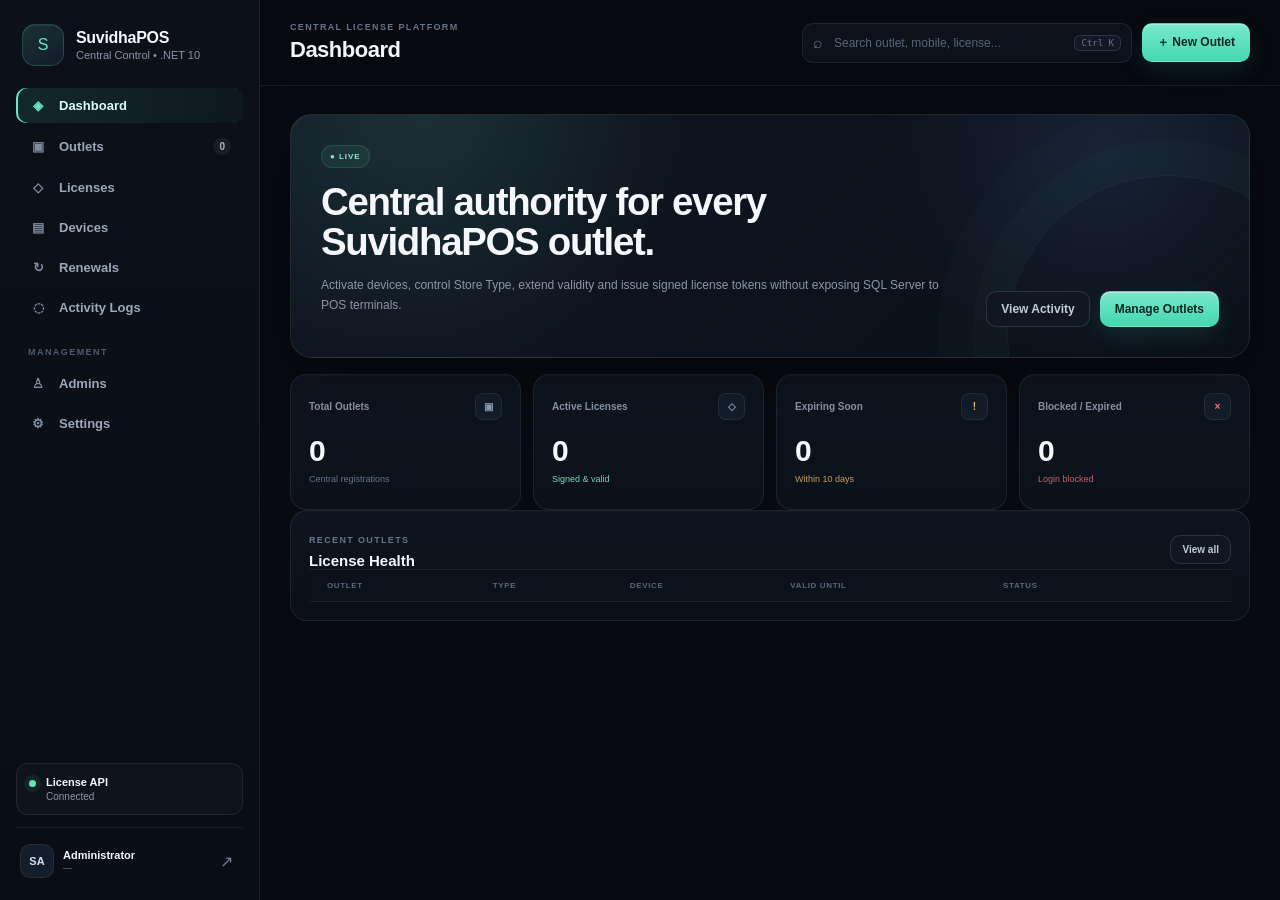
==== src/SuvidhaPremium/wwwroot/index.html @ cf2cc6c7 "Fix manual calendar CI runtime validation" ====
<!doctype html><html lang="en"><head><meta charset="utf-8"><meta name="viewport" content="width=device-width,initial-scale=1"><meta name="theme-color" content="#090d14"><title>SuvidhaPremium</title><link rel="icon" href="assets/favicon.svg"><link rel="stylesheet" href="assets/css/styles.css?v=27"></head><body>
<div class="app-shell"><aside class="sidebar" id="sidebar"><div class="brand"><div class="brand-mark">S</div><div><div class="brand-title">SuvidhaPOS</div><div class="brand-subtitle">Central Control • .NET 10</div></div></div><nav class="nav-menu">
<button class="nav-item active" data-view="dashboard"><span class="nav-icon">◈</span><span>Dashboard</span></button><button class="nav-item" data-view="outlets"><span class="nav-icon">▣</span><span>Outlets</span><span class="nav-badge" id="outletBadge">0</span></button><button class="nav-item" data-view="licenses"><span class="nav-icon">◇</span><span>Licenses</span></button><button class="nav-item" data-view="devices"><span class="nav-icon">▤</span><span>Devices</span></button><button class="nav-item" data-view="renewals"><span class="nav-icon">↻</span><span>Renewals</span></button><button class="nav-item" data-view="activity"><span class="nav-icon">◌</span><span>Activity Logs</span></button></nav><div class="sidebar-section-label">MANAGEMENT</div><nav class="nav-menu compact"><button class="nav-item" data-view="admins"><span class="nav-icon">♙</span><span>Admins</span></button><button class="nav-item" data-view="settings"><span class="nav-icon">⚙</span><span>Settings</span></button></nav><div class="sidebar-card"><div class="pulse-dot"></div><div><strong>License API</strong><span id="apiStatus">Connected</span></div></div><div class="sidebar-footer"><div class="user-avatar" id="userAvatar">SA</div><div class="user-meta"><strong id="userName">Administrator</strong><span id="userEmail">—</span></div><button class="ghost-icon" title="Sign out" id="logoutBtn">↗</button></div></aside>
<main class="main-area"><header class="topbar"><div class="topbar-left"><button class="mobile-menu" id="mobileMenu">☰</button><div><div class="eyebrow">CENTRAL LICENSE PLATFORM</div><h1 id="pageTitle">Dashboard</h1></div></div><div class="topbar-actions"><div class="search-box"><span>⌕</span><input id="globalSearch" placeholder="Search outlet, mobile, license..."><kbd>Ctrl K</kbd></div><button class="primary-btn" id="newOutletBtn"><span>＋</span> New Outlet</button></div></header>
<section class="content-view active" id="view-dashboard"><div class="hero-strip"><div><span class="status-chip success">● LIVE</span><h2>Central authority for every SuvidhaPOS outlet.</h2><p>Activate devices, control Store Type, extend validity and issue signed license tokens without exposing SQL Server to POS terminals.</p></div><div class="hero-actions"><button class="secondary-btn" data-view-jump="activity">View Activity</button><button class="primary-btn" data-view-jump="outlets">Manage Outlets</button></div></div><div class="metrics-grid"><article class="metric-card"><div class="metric-head"><span>Total Outlets</span><span class="metric-icon">▣</span></div><div class="metric-value" id="mTotal">0</div><div class="metric-foot"><span>Central registrations</span></div></article><article class="metric-card"><div class="metric-head"><span>Active Licenses</span><span class="metric-icon">◇</span></div><div class="metric-value" id="mActive">0</div><div class="metric-foot positive">Signed & valid</div></article><article class="metric-card"><div class="metric-head"><span>Expiring Soon</span><span class="metric-icon warning">!</span></div><div class="metric-value" id="mSoon">0</div><div class="metric-foot warning-text">Within 10 days</div></article><article class="metric-card"><div class="metric-head"><span>Blocked / Expired</span><span class="metric-icon danger">×</span></div><div class="metric-value" id="mBad">0</div><div class="metric-foot danger-text">Login blocked</div></article></div><section class="panel"><div class="panel-header"><div><span class="panel-kicker">RECENT OUTLETS</span><h3>License Health</h3></div><button class="secondary-btn small" data-view-jump="outlets">View all</button></div><div class="table-wrap"><table><thead><tr><th>Outlet</th><th>Type</th><th>Device</th><th>Valid Until</th><th>Status</th><th></th></tr></thead><tbody id="dashboardTable"></tbody></table></div></section></section>
<section class="content-view" id="view-outlets"><div class="section-toolbar"><div><span class="status-chip neutral">CENTRAL DIRECTORY</span><h2>Outlets</h2><p>Create, edit, block and reset activation from one place.</p></div><button class="primary-btn" id="newOutletBtn2">＋ New Outlet</button></div><section class="panel"><div class="table-toolbar"><input id="outletSearch" class="input-control table-search" placeholder="Search outlets..."><select id="statusFilter" class="select-control"><option value="all">All status</option><option>Active</option><option>Expiring</option><option>Grace</option><option>Expired</option><option>Blocked</option></select></div><div class="table-wrap"><table><thead><tr><th>Outlet</th><th>Contact</th><th>Store Type</th><th>License</th><th>Valid Until</th><th>Status</th><th>Actions</th></tr></thead><tbody id="outletTable"></tbody></table></div></section></section>
<section class="content-view" id="view-licenses"><div class="section-toolbar"><div><span class="status-chip neutral">SIGNED AUTHORITY</span><h2>Licenses</h2><p>Validity and Store Type shown here are central-authoritative values.</p></div></div><section class="panel"><div class="table-wrap"><table><thead><tr><th>License</th><th>Outlet</th><th>Type</th><th>Version</th><th>Valid Until</th><th>Status</th></tr></thead><tbody id="licenseTable"></tbody></table></div></section></section>
<section class="content-view" id="view-devices"><div class="section-toolbar"><div><span class="status-chip neutral">DEVICE BINDING</span><h2>Devices</h2><p>One active device binding per outlet. Block or unbind centrally.</p></div></div><div class="device-grid" id="deviceGrid"></div></section>
<section class="content-view" id="view-renewals"><div class="section-toolbar"><div><span class="status-chip neutral">RENEWAL CENTER</span><h2>Extend Validity</h2><p>Renewal increments token version and becomes effective on next license sync.</p></div></div><div class="renew-layout"><section class="panel renew-form"><div class="form-group"><label>Outlet</label><select id="renewOutlet" class="input-control"></select></div><div class="period-picker"><button class="period-btn active" data-days="30">30 days</button><button class="period-btn" data-days="90">90 days</button><button class="period-btn" data-days="180">180 days</button><button class="period-btn" data-days="365">1 year</button><button class="period-btn" data-days="manual">📅 Manual Date</button></div><div class="form-group" id="manualValidityWrap" style="display:none;margin-top:14px"><label>Valid Until Date</label><input id="manualValidityDate" type="date" class="input-control"><small style="display:block;margin-top:7px;color:#8292a6">Select the exact expiry date. It must be after the current validity date.</small></div><button class="primary-btn full-width large-btn" id="renewNowBtn">Renew License</button></section><section class="panel preview-panel"><span class="panel-kicker">RENEWAL PREVIEW</span><div class="token-card"><div class="token-top"><div class="brand-mark tiny">◇</div><span>SUVIDHAPOS LICENSE</span></div><div class="token-row"><span>Outlet</span><strong id="previewOutlet">—</strong></div><div class="token-row"><span>Validity</span><strong id="previewValidity">+ 30 days</strong></div><div class="token-row"><span>Signature</span><strong class="signature">RSA • PS256</strong></div><div class="token-hash">Private key stays on IIS server</div></div></section></div></section>
<section class="content-view" id="view-activity"><div class="section-toolbar"><div><span class="status-chip neutral">AUDIT TRAIL</span><h2>Activity Logs</h2><p>Security-sensitive actions with actor and timestamp.</p></div></div><section class="panel"><div class="timeline" id="activityTimeline"></div></section></section>
<section class="content-view" id="view-admins"><div class="section-toolbar"><div><span class="status-chip neutral">ACCESS CONTROL</span><h2>Administrators</h2><p>Authorized central portal users.</p></div><button class="primary-btn" id="addAdminBtn">＋ Add Admin</button></div><div class="admin-grid" id="adminGrid"></div></section>
<section class="content-view" id="view-settings"><div class="section-toolbar"><div><span class="status-chip neutral">PLATFORM</span><h2>Security Settings</h2><p>Server-controlled license architecture.</p></div></div><div class="settings-grid"><section class="panel setting-card"><div><span class="panel-kicker">DIGITAL SIGNING</span><h3>RSA-3072 / PS256</h3><p>Private key remains in IIS App_Data. POS gets only public key.</p></div><span class="status-pill active">Enabled</span></section><section class="panel setting-card"><div><span class="panel-kicker">OFFLINE MODE</span><h3>Signed Expiry</h3><p>POS may remain offline until the exact signed expiry date.</p></div><span class="status-pill active">Token based</span></section><section class="panel setting-card"><div><span class="panel-kicker">NETWORK</span><h3>HTTPS API</h3><p>POS → HTTPS IIS API → SQL Server. No direct internet SQL access.</p></div><span class="status-pill active">Required</span></section></div></section>
</main></div>
<div class="modal-backdrop" id="outletModal"><div class="modal"><div class="modal-header"><div><span class="panel-kicker">NEW REGISTRATION</span><h3>Create Outlet</h3></div><button class="close-btn" id="closeModal">×</button></div><div class="modal-body"><div class="form-grid"><div class="form-group span-2"><label>Outlet Name</label><input id="mOutletName" class="input-control" placeholder="e.g. City Care Pharmacy"></div><div class="form-group"><label>Owner Mobile</label><input id="mMobile" class="input-control"></div><div class="form-group"><label>GST Number</label><input id="mGst" class="input-control"></div><div class="form-group"><label>Store Type</label><select id="mStoreType" class="input-control"></select></div><div class="form-group"><label>Initial Validity</label><select id="mValidity" class="input-control"><option value="30">30 Days</option><option value="90">90 Days</option><option value="180">180 Days</option><option value="365">1 Year</option></select></div><div class="form-group span-2"><label>Address</label><textarea id="mAddress" class="input-control textarea"></textarea></div></div><div class="security-note"><span>✦</span><div><strong>Central authority</strong><p>Store Type and Validity are issued in a server-signed token and cannot be overridden by local POS SQL.</p></div></div></div><div class="modal-footer"><button class="secondary-btn" id="cancelModal">Cancel</button><button class="primary-btn" id="createOutletAction">Create & Issue Activation</button></div></div></div>
<div class="modal-backdrop" id="codeModal"><div class="modal"><div class="modal-header"><div><span class="panel-kicker">SAVE NOW</span><h3>Outlet Activation</h3></div><button class="close-btn" id="closeCodeModal">×</button></div><div class="modal-body"><div class="security-note"><span>🔐</span><div><strong>Activation code is shown only once</strong><p>Give these values to the POS operator. Database stores only the activation-code hash.</p></div></div><div class="token-card"><div class="token-row"><span>Outlet Code</span><strong id="createdOutletCode">—</strong></div><div class="token-row"><span>Activation Code</span><strong id="createdActivationCode" class="signature">—</strong></div></div></div><div class="modal-footer"><button class="primary-btn" id="copyActivation">Copy details</button></div></div></div>

<div class="modal-backdrop" id="editOutletModal"><div class="modal"><div class="modal-header"><div><span class="panel-kicker">CENTRAL EDIT</span><h3>Edit Outlet</h3></div><button class="close-btn" id="closeEditModal">×</button></div><div class="modal-body"><input type="hidden" id="eOutletId"><div class="form-grid"><div class="form-group span-2"><label>Outlet Name</label><input id="eOutletName" class="input-control"></div><div class="form-group"><label>Owner Mobile</label><input id="eMobile" class="input-control"></div><div class="form-group"><label>GST Number</label><input id="eGst" class="input-control"></div><div class="form-group"><label>Store Type</label><select id="eStoreType" class="input-control"></select></div><div class="form-group span-2"><label>Address</label><textarea id="eAddress" class="input-control textarea"></textarea></div></div><div class="security-note"><span>✦</span><div><strong>Store Type is license-authoritative</strong><p>Changing Store Type increments license token version. POS receives the new value on the next successful CHECK LICENSE sync.</p></div></div></div><div class="modal-footer"><button class="secondary-btn" id="cancelEditModal">Cancel</button><button class="primary-btn" id="saveEditOutlet">Save Changes</button></div></div></div>
<div class="modal-backdrop" id="adminModal"><div class="modal"><div class="modal-header"><div><span class="panel-kicker">ACCESS CONTROL</span><h3>Add Administrator</h3></div><button class="close-btn" id="closeAdminModal">×</button></div><div class="modal-body"><div class="form-grid"><div class="form-group span-2"><label>Full Name</label><input id="aName" class="input-control"></div><div class="form-group span-2"><label>Email</label><input id="aEmail" type="email" class="input-control"></div><div class="form-group"><label>Role</label><select id="aRole" class="input-control"><option>Admin</option><option>SuperAdmin</option><option>RenewalManager</option><option>Auditor</option></select></div><div class="form-group"><label>Temporary Password</label><input id="aPassword" type="password" minlength="10" class="input-control" placeholder="Minimum 10 characters"></div></div></div><div class="modal-footer"><button class="secondary-btn" id="cancelAdminModal">Cancel</button><button class="primary-btn" id="createAdminAction">Create Admin</button></div></div></div>
<div class="toast" id="toast"><span class="toast-icon">✓</span><div><strong id="toastTitle">Success</strong><span id="toastMessage">Action completed.</span></div></div><script src="assets/js/app.js?v=27"></script></body></html>
---- src/SuvidhaPremium/wwwroot/assets/css/styles.css ----
:root {
  --bg: #070a10;
  --surface: #0c111b;
  --surface-2: #101725;
  --surface-3: #151e2e;
  --border: rgba(255,255,255,.075);
  --border-strong: rgba(255,255,255,.12);
  --text: #f5f7fb;
  --muted: #8995a8;
  --muted-2: #647086;
  --primary: #6ee7c7;
  --primary-2: #36d4ad;
  --primary-soft: rgba(78, 219, 182, .12);
  --blue: #6da5ff;
  --warning: #f5c56b;
  --danger: #ff747d;
  --success: #65e3b1;
  --shadow: 0 20px 60px rgba(0,0,0,.34);
  --radius: 18px;
}
* { box-sizing: border-box; }
html { scroll-behavior: smooth; }
body { margin: 0; font-family: Inter, system-ui, -apple-system, Segoe UI, sans-serif; background: var(--bg); color: var(--text); min-height: 100vh; }
button, input, select, textarea { font: inherit; }
button { color: inherit; }
button:focus-visible, input:focus-visible, select:focus-visible, textarea:focus-visible { outline: 2px solid rgba(110,231,199,.6); outline-offset: 2px; }

.app-shell { min-height: 100vh; display: flex; }
.sidebar { width: 260px; position: fixed; inset: 0 auto 0 0; background: linear-gradient(180deg,#0b1019 0%, #090e16 100%); border-right: 1px solid var(--border); padding: 22px 16px; display: flex; flex-direction: column; z-index: 50; }
.brand { display: flex; align-items: center; gap: 12px; padding: 2px 6px 22px; }
.brand-mark { width: 42px; height: 42px; display: grid; place-items: center; border-radius: 13px; color: var(--primary); background: linear-gradient(145deg,rgba(110,231,199,.16),rgba(109,165,255,.08)); border: 1px solid rgba(110,231,199,.18); box-shadow: inset 0 1px 0 rgba(255,255,255,.06); }
.brand-mark svg { width: 28px; height: 28px; }
.brand-title { font-weight: 800; font-size: 16px; letter-spacing: -.3px; }
.brand-subtitle { color: var(--muted); font-size: 11px; margin-top: 2px; }
.nav-menu { display: flex; flex-direction: column; gap: 5px; }
.nav-menu.compact { margin-bottom: 8px; }
.nav-item { width: 100%; border: 0; background: transparent; display: flex; align-items: center; gap: 11px; color: #9ca7b8; padding: 10px 12px; border-radius: 10px; cursor: pointer; transition: .2s ease; text-align: left; font-weight: 600; font-size: 13px; }
.nav-item:hover { background: rgba(255,255,255,.035); color: #dfe6ef; }
.nav-item.active { color: #dcfff5; background: linear-gradient(90deg,rgba(78,219,182,.12),rgba(78,219,182,.04)); box-shadow: inset 2px 0 0 var(--primary); }
.nav-icon { width: 20px; color: #7d8ca0; text-align: center; }
.nav-item.active .nav-icon { color: var(--primary); }
.nav-badge { margin-left: auto; font-size: 10px; padding: 3px 6px; border-radius: 999px; background: rgba(255,255,255,.06); color: #aab5c5; }
.sidebar-section-label { color: #4f5b6c; font-size: 9px; font-weight: 800; letter-spacing: .16em; padding: 22px 12px 9px; }
.sidebar-card { margin-top: auto; display: flex; gap: 10px; align-items: flex-start; padding: 12px; background: rgba(255,255,255,.025); border: 1px solid var(--border); border-radius: 12px; }
.sidebar-card strong { display: block; font-size: 11px; }
.sidebar-card span { display: block; margin-top: 3px; font-size: 10px; color: var(--muted); }
.pulse-dot { width: 7px; height: 7px; margin-top: 4px; border-radius: 50%; background: var(--success); box-shadow: 0 0 0 5px rgba(101,227,177,.08); }
.sidebar-footer { display: flex; align-items: center; gap: 9px; padding: 16px 4px 0; margin-top: 12px; border-top: 1px solid var(--border); }
.user-avatar, .admin-avatar { display: grid; place-items: center; width: 34px; height: 34px; border-radius: 10px; background: #141d2a; border: 1px solid var(--border); color: #d6e2f1; font-weight: 800; font-size: 11px; }
.user-meta { min-width: 0; flex: 1; }
.user-meta strong { display: block; font-size: 11px; }
.user-meta span { display: block; margin-top: 2px; color: var(--muted-2); font-size: 9px; white-space: nowrap; overflow: hidden; text-overflow: ellipsis; }
.ghost-icon { border: 0; background: transparent; color: #708096; cursor: pointer; }

.main-area { margin-left: 260px; width: calc(100% - 260px); min-height: 100vh; }
.topbar { min-height: 86px; padding: 18px 30px; position: sticky; top: 0; z-index: 30; display: flex; align-items: center; justify-content: space-between; border-bottom: 1px solid var(--border); background: rgba(7,10,16,.82); backdrop-filter: blur(18px); }
.topbar-left { display: flex; align-items: center; gap: 14px; }
.eyebrow, .panel-kicker { color: #66758a; font-size: 9px; letter-spacing: .15em; font-weight: 800; }
.topbar h1 { margin: 5px 0 0; font-size: 22px; letter-spacing: -.5px; }
.topbar-actions { display: flex; align-items: center; gap: 10px; }
.search-box { width: 330px; display: flex; align-items: center; gap: 9px; height: 40px; background: #0c121c; border: 1px solid var(--border); border-radius: 11px; padding: 0 10px; color: #6d798d; }
.search-box input { flex: 1; min-width: 0; border: 0; outline: 0; background: transparent; color: var(--text); font-size: 12px; }
.search-box input::placeholder { color: #586578; }
kbd { border: 1px solid var(--border-strong); background: #111927; color: #69778c; padding: 2px 6px; border-radius: 6px; font-size: 9px; }
.icon-btn, .mobile-menu { position: relative; width: 40px; height: 40px; display: grid; place-items: center; border: 1px solid var(--border); border-radius: 11px; background: #0c121c; color: #94a1b4; cursor: pointer; }
.notification-dot { position: absolute; width: 6px; height: 6px; border-radius: 50%; background: var(--danger); top: 8px; right: 9px; box-shadow: 0 0 0 3px #0c121c; }
.mobile-menu { display: none; }
.primary-btn, .secondary-btn { border: 1px solid transparent; border-radius: 10px; padding: 10px 14px; cursor: pointer; font-weight: 700; font-size: 12px; transition: .2s ease; }
.primary-btn { color: #05281f; background: linear-gradient(180deg,#76e9cb,#45d7b2); box-shadow: 0 8px 24px rgba(70,215,178,.12), inset 0 1px 0 rgba(255,255,255,.35); }
.primary-btn:hover { transform: translateY(-1px); filter: brightness(1.03); }
.secondary-btn { color: #c2ccda; background: #101722; border-color: var(--border-strong); }
.secondary-btn:hover { background: #141d29; }
.secondary-btn.small { padding: 8px 11px; font-size: 10px; }
.full-width { width: 100%; }
.large-btn { min-height: 46px; }

.content-view { display: none; padding: 28px 30px 44px; animation: fade .25s ease; }
.content-view.active { display: block; }
@keyframes fade { from { opacity: 0; transform: translateY(4px); } to { opacity: 1; transform: none; } }
.hero-strip { min-height: 190px; border-radius: 22px; padding: 30px; display: flex; align-items: end; justify-content: space-between; gap: 24px; background:
radial-gradient(circle at 85% 15%, rgba(109,165,255,.11), transparent 26%),
radial-gradient(circle at 14% 0%, rgba(110,231,199,.12), transparent 30%),
linear-gradient(135deg,#101824,#0c121c 60%,#0a1018); border: 1px solid rgba(255,255,255,.085); box-shadow: var(--shadow); overflow: hidden; position: relative; }
.hero-strip::after { content:""; position:absolute; inset:auto -80px -140px auto; width:320px; height:320px; border-radius:50%; border:1px solid rgba(110,231,199,.08); box-shadow:0 0 0 35px rgba(110,231,199,.015),0 0 0 70px rgba(110,231,199,.01); }
.hero-strip > * { position: relative; z-index: 2; }
.status-chip { display: inline-flex; align-items: center; gap: 5px; font-size: 8px; font-weight: 800; letter-spacing: .12em; padding: 6px 8px; border-radius: 999px; border: 1px solid var(--border); }
.status-chip.success { color: #86eccf; background: rgba(101,227,177,.08); border-color: rgba(101,227,177,.15); }
.status-chip.neutral { color: #9fb0c6; background: rgba(159,176,198,.07); }
.warning-chip { color: #eac477; background: rgba(245,197,107,.07); border-color: rgba(245,197,107,.16); }
.subtle-chip { font-size: 7px; }
.hero-strip h2 { max-width: 680px; font-size: clamp(26px,3vw,40px); line-height: 1.05; letter-spacing: -1.3px; margin: 14px 0 12px; }
.hero-strip p, .section-toolbar p, .muted { color: var(--muted); font-size: 12px; line-height: 1.7; max-width: 700px; }
.hero-actions { display: flex; gap: 10px; flex-shrink: 0; }
.metrics-grid { margin-top: 16px; display: grid; grid-template-columns: repeat(4,1fr); gap: 12px; }
.metric-card { min-height: 136px; padding: 18px; border-radius: 16px; background: linear-gradient(180deg,#0e1520,#0b111a); border: 1px solid var(--border); box-shadow: inset 0 1px 0 rgba(255,255,255,.02); }
.metric-head { display: flex; align-items: center; justify-content: space-between; color: #8b98aa; font-size: 10px; font-weight: 700; }
.metric-icon { width: 27px; height: 27px; display: grid; place-items:center; border-radius: 8px; color: #8fa3b8; background: #131d2a; border: 1px solid var(--border); }
.metric-icon.warning { color: var(--warning); }
.metric-icon.danger { color: var(--danger); }
.metric-value { margin-top: 14px; font-size: 30px; font-weight: 800; letter-spacing: -1px; }
.metric-foot { margin-top: 6px; color: #6f7d90; font-size: 9px; }
.metric-foot.positive { color: #72d9b5; }
.metric-foot span { color: #667386; }
.warning-text { color: #c5a057; }
.danger-text { color: #c2646a; }
.mini-dot { display: inline-block; width: 6px; height: 6px; border-radius: 50%; margin-right: 3px; }
.mini-dot.green { background: var(--success); }
.dashboard-grid { display: grid; grid-template-columns: 1.1fr .9fr; gap: 12px; margin-top: 12px; }
.panel { background: linear-gradient(180deg,#0d141f,#0a1018); border: 1px solid var(--border); border-radius: 17px; padding: 18px; box-shadow: inset 0 1px 0 rgba(255,255,255,.02); }
.panel-header { display: flex; align-items: center; justify-content: space-between; gap: 12px; }
.panel-header h3, .renewal-panel h3 { margin: 5px 0 0; font-size: 15px; }
.select-control, .input-control { appearance: none; border: 1px solid var(--border-strong); background: #0e1622; color: #c5cfdd; border-radius: 9px; padding: 9px 10px; font-size: 10px; outline: none; }
.donut-wrap { display: flex; align-items: center; justify-content: space-around; gap: 30px; min-height: 210px; }
.donut { --pct: 90; width: 140px; height: 140px; border-radius: 50%; display:grid; place-items:center; background: conic-gradient(var(--primary) calc(var(--pct)*1%), #172231 0); position: relative; box-shadow: 0 0 35px rgba(110,231,199,.06); }
.donut::after { content:""; width: 108px; height:108px; background:#0c131d; border-radius:50%; position:absolute; box-shadow: inset 0 0 0 1px var(--border); }
.donut-inner { z-index:2; text-align:center; }
.donut-inner strong { display:block; font-size:24px; }
.donut-inner span { display:block; color:var(--muted); font-size:9px; margin-top:3px; }
.legend-list { min-width: 200px; }
.legend-list div { display:grid; grid-template-columns: 12px 1fr auto; align-items:center; gap:8px; padding:9px 0; border-bottom:1px solid rgba(255,255,255,.035); font-size:10px; color:#8f9caf; }
.legend-list strong { color:#dce4ee; font-size:11px; }
.legend-dot { width:7px; height:7px; border-radius:50%; }
.active-l { background:var(--primary); } .soon-l { background:var(--warning); } .expired-l { background:var(--danger); } .blocked-l { background:#8996a8; }
.quick-grid { display:grid; grid-template-columns:1fr 1fr; gap:9px; margin-top:18px; }
.quick-card { min-height:96px; text-align:left; border:1px solid var(--border); background:#0f1722; border-radius:13px; padding:13px; cursor:pointer; transition:.2s ease; }
.quick-card:hover { transform:translateY(-1px); border-color:rgba(110,231,199,.18); background:#111b27; }
.quick-icon { width:27px; height:27px; display:grid; place-items:center; border-radius:8px; background:var(--primary-soft); color:var(--primary); font-size:13px; }
.quick-card strong { display:block; margin-top:10px; font-size:10px; }
.quick-card small { display:block; margin-top:3px; color:#667487; font-size:8px; }
.table-panel { margin-top:12px; padding:0; overflow:hidden; }
.table-head { padding:17px 18px; }
.table-actions { display:flex; gap:7px; }
.table-scroll { overflow-x:auto; }
table { width:100%; border-collapse:collapse; min-width:800px; }
th { text-align:left; color:#59667a; font-size:8px; letter-spacing:.08em; text-transform:uppercase; font-weight:800; padding:11px 18px; background:#0b121b; border-top:1px solid var(--border); border-bottom:1px solid var(--border); }
td { padding:13px 18px; border-bottom:1px solid rgba(255,255,255,.04); color:#aab6c5; font-size:10px; }
tr:hover td { background:rgba(255,255,255,.012); }
.outlet-cell { display:flex; align-items:center; gap:10px; min-width:190px; }
.outlet-logo { width:31px; height:31px; border-radius:9px; display:grid; place-items:center; background:linear-gradient(145deg,#172333,#111a26); border:1px solid var(--border); font-size:9px; font-weight:800; color:#a9bacd; }
.outlet-cell strong { display:block; color:#dbe3ec; font-size:10px; }
.outlet-cell span { display:block; margin-top:2px; color:#5e6b7e; font-size:8px; }
.status-pill { display:inline-flex; align-items:center; justify-content:center; border-radius:999px; padding:5px 8px; font-size:8px; font-weight:800; border:1px solid transparent; }
.status-pill.active { color:#6eddb8; background:rgba(101,227,177,.07); border-color:rgba(101,227,177,.12); }
.status-pill.expiring { color:#e4bb68; background:rgba(245,197,107,.07); border-color:rgba(245,197,107,.12); }
.status-pill.expired { color:#f07d84; background:rgba(255,116,125,.07); border-color:rgba(255,116,125,.12); }
.status-pill.blocked { color:#9da9b8; background:rgba(157,169,184,.07); border-color:rgba(157,169,184,.11); }
.neutral-pill { color:#9fb0c6; background:rgba(159,176,198,.07); border-color:rgba(159,176,198,.12); }
.row-actions { display:flex; gap:6px; }
.row-btn { border:1px solid var(--border); background:#101823; color:#8e9cad; width:28px; height:28px; border-radius:8px; cursor:pointer; }
.row-btn:hover { color:#d6e1ed; border-color:var(--border-strong); }
.section-toolbar { display:flex; justify-content:space-between; align-items:end; gap:20px; margin-bottom:16px; }
.section-toolbar h2 { margin:10px 0 4px; font-size:25px; letter-spacing:-.7px; }
.compact-metrics { margin:0 0 12px; }
.filter-row { padding:14px 18px; display:flex; align-items:center; gap:8px; }
.table-search { width:300px; height:36px; }
.device-grid { display:grid; grid-template-columns:repeat(3,1fr); gap:12px; }
.device-card { padding:17px; border-radius:16px; background:linear-gradient(180deg,#0e1520,#0b111a); border:1px solid var(--border); }
.device-card-top { display:flex; justify-content:space-between; align-items:start; }
.device-icon { width:38px;height:38px;display:grid;place-items:center;border-radius:11px;background:#141e2b;border:1px solid var(--border);color:var(--primary); }
.device-card h3 { margin:14px 0 4px; font-size:13px; }
.device-card p { margin:0; color:var(--muted); font-size:9px; }
.device-meta { margin-top:14px; display:grid; gap:8px; }
.device-meta div { display:flex; justify-content:space-between; gap:15px; color:#657286; font-size:9px; }
.device-meta strong { color:#aab6c6; font-weight:600; }
.device-actions { display:flex; gap:8px; margin-top:14px; }
.renewal-panel { padding:22px; }
.renewal-layout { display:grid; grid-template-columns:1fr .8fr; gap:30px; }
.form-label { display:block; color:#77869a; font-size:9px; font-weight:700; margin:15px 0 7px; }
.renewal-layout .input-control { width:100%; min-height:42px; }
.period-grid { display:grid; grid-template-columns:repeat(4,1fr); gap:7px; margin-bottom:16px; }
.period-btn { border:1px solid var(--border); background:#101722; color:#8996a8; padding:10px 7px; border-radius:9px; cursor:pointer; font-size:9px; font-weight:700; }
.period-btn.active { color:#baffec; border-color:rgba(110,231,199,.24); background:rgba(110,231,199,.08); }
.renewal-preview { border-left:1px solid var(--border); padding-left:28px; }
.token-card { margin-top:15px; padding:18px; border-radius:16px; border:1px solid rgba(110,231,199,.13); background:radial-gradient(circle at 90% 5%,rgba(110,231,199,.08),transparent 28%),linear-gradient(180deg,#101a25,#0c131d); }
.token-top { display:flex; align-items:center; gap:8px; color:#8594a8; font-size:8px; letter-spacing:.12em; font-weight:800; margin-bottom:16px; }
.brand-mark.tiny { width:25px; height:25px; border-radius:7px; }
.token-row { display:flex; justify-content:space-between; padding:9px 0; border-bottom:1px solid rgba(255,255,255,.045); font-size:9px; color:#66758a; }
.token-row strong { color:#bdc8d5; }
.signature { color:var(--primary)!important; }
.token-hash { margin-top:14px; font-family:ui-monospace,SFMono-Regular,Consolas,monospace; color:#57687a; font-size:8px; }
.timeline { display:grid; }
.timeline-item { display:grid; grid-template-columns:32px 1fr auto; gap:12px; padding:13px 0; border-bottom:1px solid rgba(255,255,255,.045); align-items:start; }
.timeline-icon { width:28px;height:28px;display:grid;place-items:center;border-radius:8px;background:#131d29;border:1px solid var(--border);color:var(--primary);font-size:10px; }
.timeline-item strong { display:block; font-size:10px; }
.timeline-item p { margin:3px 0 0; color:#69778a; font-size:9px; }
.timeline-item time { color:#536175; font-size:8px; }
.admin-grid { display:grid; grid-template-columns:repeat(3,1fr); gap:12px; }
.admin-card { display:flex; align-items:center; gap:11px; padding:16px; border-radius:15px; border:1px solid var(--border); background:#0d141f; }
.admin-card > div:nth-child(2) { flex:1; }
.admin-card strong { display:block; font-size:10px; }
.admin-card span:not(.status-pill) { display:block; color:#66758a; font-size:8px; margin-top:3px; }
.settings-grid { display:grid; grid-template-columns:repeat(3,1fr); gap:12px; }
.setting-card { display:flex; justify-content:space-between; gap:15px; align-items:flex-start; }
.setting-card h3 { margin:6px 0 6px; font-size:13px; }
.setting-card p { margin:0; color:#69778b; font-size:9px; line-height:1.6; }

.modal-backdrop { position:fixed; inset:0; background:rgba(2,5,9,.7); backdrop-filter:blur(8px); z-index:100; display:none; place-items:center; padding:20px; }
.modal-backdrop.open { display:grid; }
.modal { width:min(700px,100%); max-height:90vh; overflow:auto; background:#0d141f; border:1px solid var(--border-strong); border-radius:20px; box-shadow:0 30px 100px rgba(0,0,0,.6); }
.modal-header, .modal-footer { padding:18px 20px; display:flex; align-items:center; justify-content:space-between; gap:12px; }
.modal-header { border-bottom:1px solid var(--border); }
.modal-footer { border-top:1px solid var(--border); justify-content:flex-end; }
.modal-header h3 { margin:5px 0 0; }
.modal-body { padding:20px; }
.close-btn { border:0; background:transparent; color:#7f8ca0; font-size:24px; cursor:pointer; }
.form-grid { display:grid; grid-template-columns:1fr 1fr; gap:14px; }
.form-group label { display:block; margin-bottom:7px; color:#7b899c; font-size:9px; font-weight:700; }
.form-group .input-control { width:100%; min-height:40px; }
.span-2 { grid-column:span 2; }
.textarea { min-height:82px; resize:vertical; }
.security-note { display:flex; gap:10px; margin-top:16px; padding:12px; border-radius:11px; background:rgba(110,231,199,.055); border:1px solid rgba(110,231,199,.1); }
.security-note > span { color:var(--primary); }
.security-note strong { font-size:9px; }
.security-note p { margin:3px 0 0; color:#738197; font-size:8px; line-height:1.6; }
.toast { position:fixed; right:24px; bottom:24px; z-index:120; min-width:300px; max-width:420px; display:flex; align-items:center; gap:11px; padding:13px 15px; border-radius:12px; background:#101923; border:1px solid rgba(110,231,199,.14); box-shadow:0 18px 50px rgba(0,0,0,.4); transform:translateY(20px); opacity:0; pointer-events:none; transition:.25s ease; }
.toast.show { transform:none; opacity:1; }
.toast-icon { width:27px;height:27px;display:grid;place-items:center;border-radius:8px;color:#092b22;background:var(--primary);font-weight:900; }
.toast strong { display:block; font-size:10px; }
.toast span:not(.toast-icon) { display:block; margin-top:2px; color:#758398; font-size:8px; }

.login-page { overflow:hidden; background:radial-gradient(circle at 20% 10%,rgba(110,231,199,.08),transparent 28%),radial-gradient(circle at 80% 80%,rgba(109,165,255,.08),transparent 28%),#070a10; }
.login-shell { min-height:100vh; display:grid; grid-template-columns:1.1fr .9fr; position:relative; z-index:2; }
.login-showcase { padding:42px 55px; display:flex; flex-direction:column; border-right:1px solid var(--border); }
.large-brand { padding:0; }
.showcase-copy { margin:auto 0; max-width:700px; }
.showcase-copy h1 { font-size:clamp(38px,5vw,70px); line-height:.98; letter-spacing:-2.5px; margin:18px 0; }
.showcase-copy p { max-width:570px; color:#7c899b; line-height:1.75; font-size:13px; }
.showcase-stats { display:flex; gap:45px; }
.showcase-stats div { display:grid; gap:5px; }
.showcase-stats strong { font-size:18px; }
.showcase-stats span { color:#627085; font-size:8px; text-transform:uppercase; letter-spacing:.12em; }
.login-card-wrap { display:grid; place-items:center; padding:30px; }
.login-card { width:min(430px,100%); padding:30px; border-radius:22px; background:rgba(13,20,31,.83); border:1px solid var(--border-strong); box-shadow:0 30px 100px rgba(0,0,0,.38); backdrop-filter:blur(14px); }
.login-card-head h2 { font-size:26px; margin:8px 0 6px; letter-spacing:-.7px; }
.login-card-head p { margin:0 0 20px; color:#738095; font-size:10px; }
.login-input { width:100%; min-height:44px; }
.password-label { display:flex; justify-content:space-between; align-items:center; }
.password-label a { color:#7fcfb9; font-size:8px; text-decoration:none; margin-top:15px; }
.password-wrap { position:relative; }
.password-wrap input { padding-right:58px; }
.password-wrap button { position:absolute; right:8px; top:50%; transform:translateY(-50%); border:0; background:transparent; color:#7a879a; font-size:8px; cursor:pointer; }
.remember-row { display:flex; justify-content:space-between; align-items:center; margin:15px 0; color:#728095; font-size:8px; }
.remember-row label { display:flex; align-items:center; gap:7px; }
.login-foot { text-align:center; color:#4f5d70; font-size:8px; margin-top:15px; }
.login-orb { position:fixed; border-radius:50%; filter:blur(1px); opacity:.22; }
.orb-one { width:420px;height:420px;left:-180px;top:-180px;border:1px solid rgba(110,231,199,.2);box-shadow:0 0 0 40px rgba(110,231,199,.01),0 0 0 80px rgba(110,231,199,.008); }
.orb-two { width:360px;height:360px;right:-120px;bottom:-120px;border:1px solid rgba(109,165,255,.14);box-shadow:0 0 0 38px rgba(109,165,255,.01); }

@media (max-width: 1100px) {
  .metrics-grid { grid-template-columns:1fr 1fr; }
  .dashboard-grid { grid-template-columns:1fr; }
  .device-grid, .admin-grid, .settings-grid { grid-template-columns:1fr 1fr; }
  .search-box { width:250px; }
  .login-showcase { padding:35px; }
}
@media (max-width: 820px) {
  .sidebar { transform:translateX(-100%); transition:.25s ease; box-shadow:20px 0 60px rgba(0,0,0,.4); }
  .sidebar.open { transform:none; }
  .main-area { margin-left:0; width:100%; }
  .mobile-menu { display:grid; }
  .topbar { padding:14px 18px; }
  .topbar-actions .search-box { display:none; }
  .content-view { padding:20px 18px 35px; }
  .hero-strip { align-items:flex-start; flex-direction:column; }
  .hero-actions { width:100%; }
  .hero-actions button { flex:1; }
  .renewal-layout { grid-template-columns:1fr; }
  .renewal-preview { border-left:0; border-top:1px solid var(--border); padding:22px 0 0; }
  .login-shell { grid-template-columns:1fr; }
  .login-showcase { display:none; }
}
@media (max-width: 620px) {
  .metrics-grid, .device-grid, .admin-grid, .settings-grid { grid-template-columns:1fr; }
  .quick-grid { grid-template-columns:1fr; }
  .donut-wrap { flex-direction:column; padding:20px 0; }
  .legend-list { width:100%; }
  .section-toolbar { align-items:flex-start; flex-direction:column; }
  .filter-row { flex-wrap:wrap; }
  .table-search { width:100%; }
  .form-grid { grid-template-columns:1fr; }
  .span-2 { grid-column:span 1; }
  .period-grid { grid-template-columns:1fr 1fr; }
  .topbar h1 { font-size:18px; }
  .topbar .primary-btn { padding:9px 10px; font-size:10px; }
  .login-card-wrap { padding:18px; }
}

/* Production package overrides */
html,body,button,input,select,textarea{font-family:Inter,Segoe UI,Arial,sans-serif}
#codeModal .signature{font-size:1.05rem;letter-spacing:.08em}
.login-foot{min-height:20px}
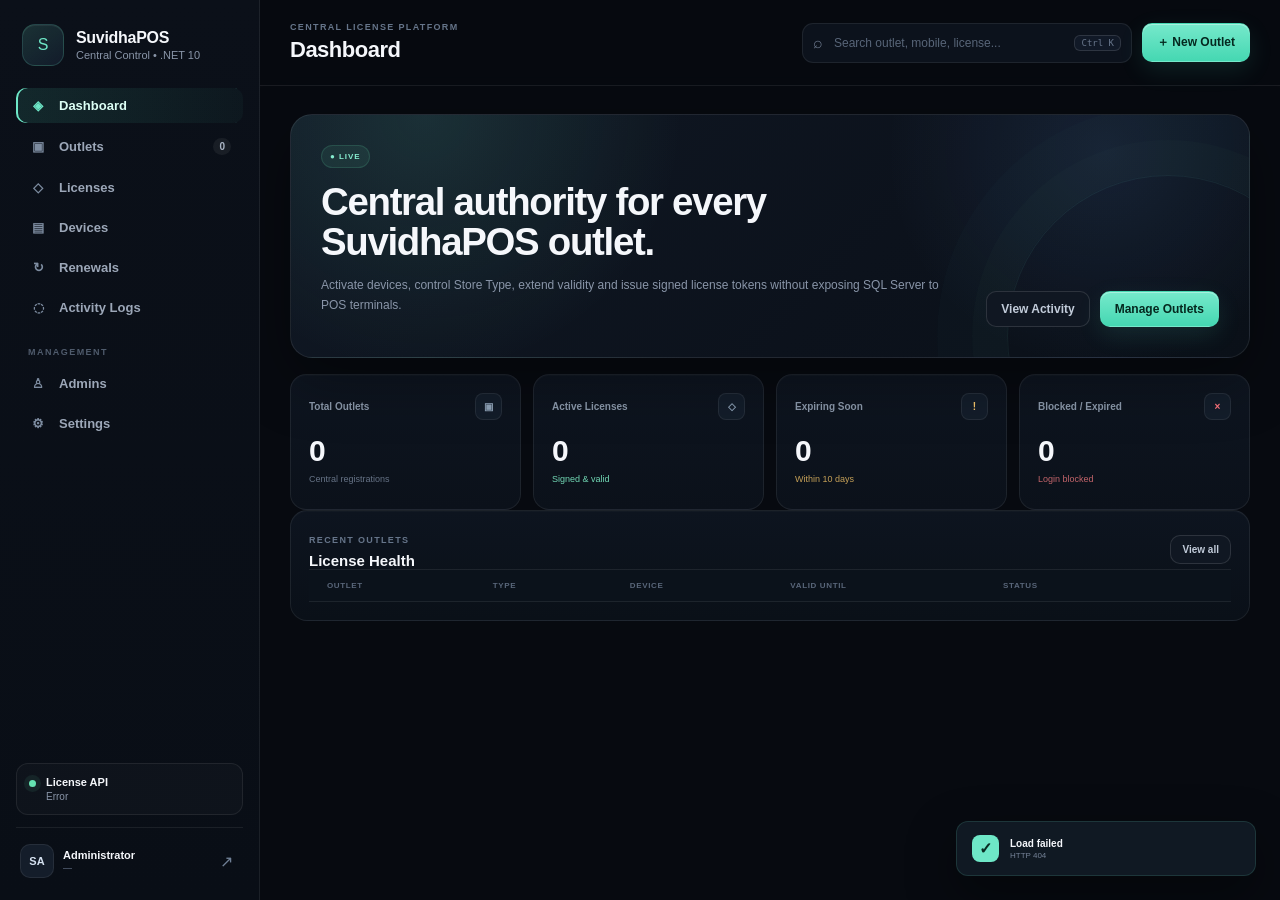
==== commit c5eea39b: "Write correct querySelectorAll handler for manual validity calendar" ====
--- a/src/SuvidhaPremium/wwwroot/index.html
+++ b/src/SuvidhaPremium/wwwroot/index.html
@@ -1,4 +1,4 @@
-<!doctype html><html lang="en"><head><meta charset="utf-8"><meta name="viewport" content="width=device-width,initial-scale=1"><meta name="theme-color" content="#090d14"><title>SuvidhaPremium</title><link rel="icon" href="assets/favicon.svg"><link rel="stylesheet" href="assets/css/styles.css?v=27"></head><body>
+<!doctype html><html lang="en"><head><meta charset="utf-8"><meta name="viewport" content="width=device-width,initial-scale=1"><meta name="theme-color" content="#090d14"><title>SuvidhaPremium</title><link rel="icon" href="assets/favicon.svg"><link rel="stylesheet" href="assets/css/styles.css?v=28"></head><body>
 <div class="app-shell"><aside class="sidebar" id="sidebar"><div class="brand"><div class="brand-mark">S</div><div><div class="brand-title">SuvidhaPOS</div><div class="brand-subtitle">Central Control • .NET 10</div></div></div><nav class="nav-menu">
 <button class="nav-item active" data-view="dashboard"><span class="nav-icon">◈</span><span>Dashboard</span></button><button class="nav-item" data-view="outlets"><span class="nav-icon">▣</span><span>Outlets</span><span class="nav-badge" id="outletBadge">0</span></button><button class="nav-item" data-view="licenses"><span class="nav-icon">◇</span><span>Licenses</span></button><button class="nav-item" data-view="devices"><span class="nav-icon">▤</span><span>Devices</span></button><button class="nav-item" data-view="renewals"><span class="nav-icon">↻</span><span>Renewals</span></button><button class="nav-item" data-view="activity"><span class="nav-icon">◌</span><span>Activity Logs</span></button></nav><div class="sidebar-section-label">MANAGEMENT</div><nav class="nav-menu compact"><button class="nav-item" data-view="admins"><span class="nav-icon">♙</span><span>Admins</span></button><button class="nav-item" data-view="settings"><span class="nav-icon">⚙</span><span>Settings</span></button></nav><div class="sidebar-card"><div class="pulse-dot"></div><div><strong>License API</strong><span id="apiStatus">Connected</span></div></div><div class="sidebar-footer"><div class="user-avatar" id="userAvatar">SA</div><div class="user-meta"><strong id="userName">Administrator</strong><span id="userEmail">—</span></div><button class="ghost-icon" title="Sign out" id="logoutBtn">↗</button></div></aside>
 <main class="main-area"><header class="topbar"><div class="topbar-left"><button class="mobile-menu" id="mobileMenu">☰</button><div><div class="eyebrow">CENTRAL LICENSE PLATFORM</div><h1 id="pageTitle">Dashboard</h1></div></div><div class="topbar-actions"><div class="search-box"><span>⌕</span><input id="globalSearch" placeholder="Search outlet, mobile, license..."><kbd>Ctrl K</kbd></div><button class="primary-btn" id="newOutletBtn"><span>＋</span> New Outlet</button></div></header>
@@ -16,4 +16,4 @@
 
 <div class="modal-backdrop" id="editOutletModal"><div class="modal"><div class="modal-header"><div><span class="panel-kicker">CENTRAL EDIT</span><h3>Edit Outlet</h3></div><button class="close-btn" id="closeEditModal">×</button></div><div class="modal-body"><input type="hidden" id="eOutletId"><div class="form-grid"><div class="form-group span-2"><label>Outlet Name</label><input id="eOutletName" class="input-control"></div><div class="form-group"><label>Owner Mobile</label><input id="eMobile" class="input-control"></div><div class="form-group"><label>GST Number</label><input id="eGst" class="input-control"></div><div class="form-group"><label>Store Type</label><select id="eStoreType" class="input-control"></select></div><div class="form-group span-2"><label>Address</label><textarea id="eAddress" class="input-control textarea"></textarea></div></div><div class="security-note"><span>✦</span><div><strong>Store Type is license-authoritative</strong><p>Changing Store Type increments license token version. POS receives the new value on the next successful CHECK LICENSE sync.</p></div></div></div><div class="modal-footer"><button class="secondary-btn" id="cancelEditModal">Cancel</button><button class="primary-btn" id="saveEditOutlet">Save Changes</button></div></div></div>
 <div class="modal-backdrop" id="adminModal"><div class="modal"><div class="modal-header"><div><span class="panel-kicker">ACCESS CONTROL</span><h3>Add Administrator</h3></div><button class="close-btn" id="closeAdminModal">×</button></div><div class="modal-body"><div class="form-grid"><div class="form-group span-2"><label>Full Name</label><input id="aName" class="input-control"></div><div class="form-group span-2"><label>Email</label><input id="aEmail" type="email" class="input-control"></div><div class="form-group"><label>Role</label><select id="aRole" class="input-control"><option>Admin</option><option>SuperAdmin</option><option>RenewalManager</option><option>Auditor</option></select></div><div class="form-group"><label>Temporary Password</label><input id="aPassword" type="password" minlength="10" class="input-control" placeholder="Minimum 10 characters"></div></div></div><div class="modal-footer"><button class="secondary-btn" id="cancelAdminModal">Cancel</button><button class="primary-btn" id="createAdminAction">Create Admin</button></div></div></div>
-<div class="toast" id="toast"><span class="toast-icon">✓</span><div><strong id="toastTitle">Success</strong><span id="toastMessage">Action completed.</span></div></div><script src="assets/js/app.js?v=27"></script></body></html>+<div class="toast" id="toast"><span class="toast-icon">✓</span><div><strong id="toastTitle">Success</strong><span id="toastMessage">Action completed.</span></div></div><script src="assets/js/app.js?v=28"></script></body></html>
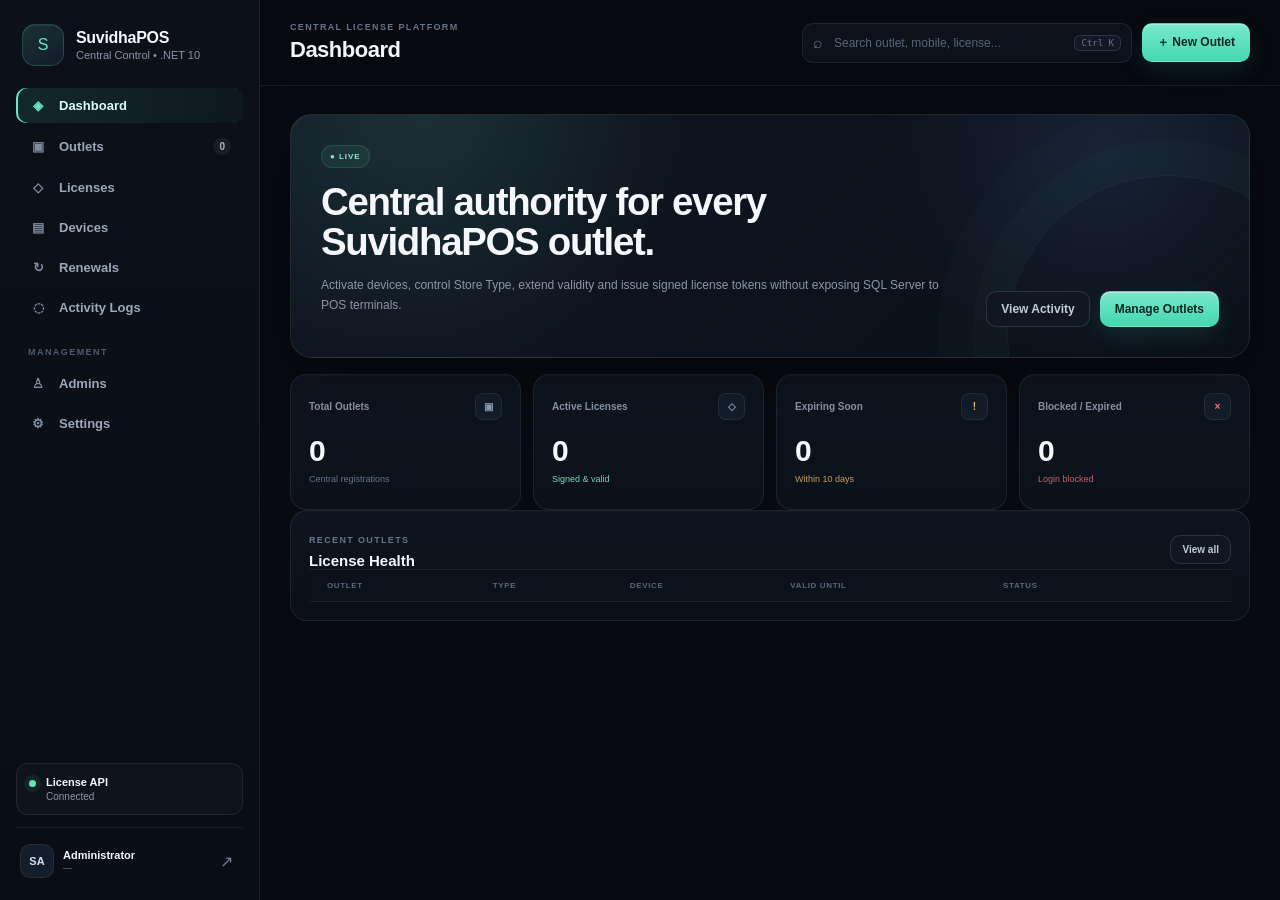
==== commit db79fecb: "Keep manual validity calendar always visible" ====
--- a/src/SuvidhaPremium/wwwroot/index.html
+++ b/src/SuvidhaPremium/wwwroot/index.html
@@ -1,4 +1,4 @@
-<!doctype html><html lang="en"><head><meta charset="utf-8"><meta name="viewport" content="width=device-width,initial-scale=1"><meta name="theme-color" content="#090d14"><title>SuvidhaPremium</title><link rel="icon" href="assets/favicon.svg"><link rel="stylesheet" href="assets/css/styles.css?v=28"></head><body>
+<!doctype html><html lang="en"><head><meta charset="utf-8"><meta name="viewport" content="width=device-width,initial-scale=1"><meta name="theme-color" content="#090d14"><title>SuvidhaPremium</title><link rel="icon" href="assets/favicon.svg"><link rel="stylesheet" href="assets/css/styles.css?v=31"></head><body>
 <div class="app-shell"><aside class="sidebar" id="sidebar"><div class="brand"><div class="brand-mark">S</div><div><div class="brand-title">SuvidhaPOS</div><div class="brand-subtitle">Central Control • .NET 10</div></div></div><nav class="nav-menu">
 <button class="nav-item active" data-view="dashboard"><span class="nav-icon">◈</span><span>Dashboard</span></button><button class="nav-item" data-view="outlets"><span class="nav-icon">▣</span><span>Outlets</span><span class="nav-badge" id="outletBadge">0</span></button><button class="nav-item" data-view="licenses"><span class="nav-icon">◇</span><span>Licenses</span></button><button class="nav-item" data-view="devices"><span class="nav-icon">▤</span><span>Devices</span></button><button class="nav-item" data-view="renewals"><span class="nav-icon">↻</span><span>Renewals</span></button><button class="nav-item" data-view="activity"><span class="nav-icon">◌</span><span>Activity Logs</span></button></nav><div class="sidebar-section-label">MANAGEMENT</div><nav class="nav-menu compact"><button class="nav-item" data-view="admins"><span class="nav-icon">♙</span><span>Admins</span></button><button class="nav-item" data-view="settings"><span class="nav-icon">⚙</span><span>Settings</span></button></nav><div class="sidebar-card"><div class="pulse-dot"></div><div><strong>License API</strong><span id="apiStatus">Connected</span></div></div><div class="sidebar-footer"><div class="user-avatar" id="userAvatar">SA</div><div class="user-meta"><strong id="userName">Administrator</strong><span id="userEmail">—</span></div><button class="ghost-icon" title="Sign out" id="logoutBtn">↗</button></div></aside>
 <main class="main-area"><header class="topbar"><div class="topbar-left"><button class="mobile-menu" id="mobileMenu">☰</button><div><div class="eyebrow">CENTRAL LICENSE PLATFORM</div><h1 id="pageTitle">Dashboard</h1></div></div><div class="topbar-actions"><div class="search-box"><span>⌕</span><input id="globalSearch" placeholder="Search outlet, mobile, license..."><kbd>Ctrl K</kbd></div><button class="primary-btn" id="newOutletBtn"><span>＋</span> New Outlet</button></div></header>
@@ -6,7 +6,7 @@
 <section class="content-view" id="view-outlets"><div class="section-toolbar"><div><span class="status-chip neutral">CENTRAL DIRECTORY</span><h2>Outlets</h2><p>Create, edit, block and reset activation from one place.</p></div><button class="primary-btn" id="newOutletBtn2">＋ New Outlet</button></div><section class="panel"><div class="table-toolbar"><input id="outletSearch" class="input-control table-search" placeholder="Search outlets..."><select id="statusFilter" class="select-control"><option value="all">All status</option><option>Active</option><option>Expiring</option><option>Grace</option><option>Expired</option><option>Blocked</option></select></div><div class="table-wrap"><table><thead><tr><th>Outlet</th><th>Contact</th><th>Store Type</th><th>License</th><th>Valid Until</th><th>Status</th><th>Actions</th></tr></thead><tbody id="outletTable"></tbody></table></div></section></section>
 <section class="content-view" id="view-licenses"><div class="section-toolbar"><div><span class="status-chip neutral">SIGNED AUTHORITY</span><h2>Licenses</h2><p>Validity and Store Type shown here are central-authoritative values.</p></div></div><section class="panel"><div class="table-wrap"><table><thead><tr><th>License</th><th>Outlet</th><th>Type</th><th>Version</th><th>Valid Until</th><th>Status</th></tr></thead><tbody id="licenseTable"></tbody></table></div></section></section>
 <section class="content-view" id="view-devices"><div class="section-toolbar"><div><span class="status-chip neutral">DEVICE BINDING</span><h2>Devices</h2><p>One active device binding per outlet. Block or unbind centrally.</p></div></div><div class="device-grid" id="deviceGrid"></div></section>
-<section class="content-view" id="view-renewals"><div class="section-toolbar"><div><span class="status-chip neutral">RENEWAL CENTER</span><h2>Extend Validity</h2><p>Renewal increments token version and becomes effective on next license sync.</p></div></div><div class="renew-layout"><section class="panel renew-form"><div class="form-group"><label>Outlet</label><select id="renewOutlet" class="input-control"></select></div><div class="period-picker"><button class="period-btn active" data-days="30">30 days</button><button class="period-btn" data-days="90">90 days</button><button class="period-btn" data-days="180">180 days</button><button class="period-btn" data-days="365">1 year</button><button class="period-btn" data-days="manual">📅 Manual Date</button></div><div class="form-group" id="manualValidityWrap" style="display:none;margin-top:14px"><label>Valid Until Date</label><input id="manualValidityDate" type="date" class="input-control"><small style="display:block;margin-top:7px;color:#8292a6">Select the exact expiry date. It must be after the current validity date.</small></div><button class="primary-btn full-width large-btn" id="renewNowBtn">Renew License</button></section><section class="panel preview-panel"><span class="panel-kicker">RENEWAL PREVIEW</span><div class="token-card"><div class="token-top"><div class="brand-mark tiny">◇</div><span>SUVIDHAPOS LICENSE</span></div><div class="token-row"><span>Outlet</span><strong id="previewOutlet">—</strong></div><div class="token-row"><span>Validity</span><strong id="previewValidity">+ 30 days</strong></div><div class="token-row"><span>Signature</span><strong class="signature">RSA • PS256</strong></div><div class="token-hash">Private key stays on IIS server</div></div></section></div></section>
+<section class="content-view" id="view-renewals"><div class="section-toolbar"><div><span class="status-chip neutral">RENEWAL CENTER</span><h2>Extend Validity</h2><p>Renewal increments token version and becomes effective on next license sync.</p></div></div><div class="renew-layout"><section class="panel renew-form"><div class="form-group"><label>Outlet</label><select id="renewOutlet" class="input-control"></select></div><div class="period-picker"><button class="period-btn active" data-days="30">30 days</button><button class="period-btn" data-days="90">90 days</button><button class="period-btn" data-days="180">180 days</button><button class="period-btn" data-days="365">1 year</button><button class="period-btn" data-days="manual">📅 Manual Date</button></div><div class="form-group" id="manualValidityWrap" style="margin-top:16px"><label>Manual Valid Until Date (Calendar)</label><input id="manualValidityDate" type="date" class="input-control"><small style="display:block;margin-top:7px;color:#8292a6">Calendar is always available. Selecting a date automatically uses Manual Date mode and overrides the preset days.</small></div><button class="primary-btn full-width large-btn" id="renewNowBtn">Renew License</button></section><section class="panel preview-panel"><span class="panel-kicker">RENEWAL PREVIEW</span><div class="token-card"><div class="token-top"><div class="brand-mark tiny">◇</div><span>SUVIDHAPOS LICENSE</span></div><div class="token-row"><span>Outlet</span><strong id="previewOutlet">—</strong></div><div class="token-row"><span>Validity</span><strong id="previewValidity">+ 30 days</strong></div><div class="token-row"><span>Signature</span><strong class="signature">RSA • PS256</strong></div><div class="token-hash">Private key stays on IIS server</div></div></section></div></section>
 <section class="content-view" id="view-activity"><div class="section-toolbar"><div><span class="status-chip neutral">AUDIT TRAIL</span><h2>Activity Logs</h2><p>Security-sensitive actions with actor and timestamp.</p></div></div><section class="panel"><div class="timeline" id="activityTimeline"></div></section></section>
 <section class="content-view" id="view-admins"><div class="section-toolbar"><div><span class="status-chip neutral">ACCESS CONTROL</span><h2>Administrators</h2><p>Authorized central portal users.</p></div><button class="primary-btn" id="addAdminBtn">＋ Add Admin</button></div><div class="admin-grid" id="adminGrid"></div></section>
 <section class="content-view" id="view-settings"><div class="section-toolbar"><div><span class="status-chip neutral">PLATFORM</span><h2>Security Settings</h2><p>Server-controlled license architecture.</p></div></div><div class="settings-grid"><section class="panel setting-card"><div><span class="panel-kicker">DIGITAL SIGNING</span><h3>RSA-3072 / PS256</h3><p>Private key remains in IIS App_Data. POS gets only public key.</p></div><span class="status-pill active">Enabled</span></section><section class="panel setting-card"><div><span class="panel-kicker">OFFLINE MODE</span><h3>Signed Expiry</h3><p>POS may remain offline until the exact signed expiry date.</p></div><span class="status-pill active">Token based</span></section><section class="panel setting-card"><div><span class="panel-kicker">NETWORK</span><h3>HTTPS API</h3><p>POS → HTTPS IIS API → SQL Server. No direct internet SQL access.</p></div><span class="status-pill active">Required</span></section></div></section>
@@ -16,4 +16,4 @@
 
 <div class="modal-backdrop" id="editOutletModal"><div class="modal"><div class="modal-header"><div><span class="panel-kicker">CENTRAL EDIT</span><h3>Edit Outlet</h3></div><button class="close-btn" id="closeEditModal">×</button></div><div class="modal-body"><input type="hidden" id="eOutletId"><div class="form-grid"><div class="form-group span-2"><label>Outlet Name</label><input id="eOutletName" class="input-control"></div><div class="form-group"><label>Owner Mobile</label><input id="eMobile" class="input-control"></div><div class="form-group"><label>GST Number</label><input id="eGst" class="input-control"></div><div class="form-group"><label>Store Type</label><select id="eStoreType" class="input-control"></select></div><div class="form-group span-2"><label>Address</label><textarea id="eAddress" class="input-control textarea"></textarea></div></div><div class="security-note"><span>✦</span><div><strong>Store Type is license-authoritative</strong><p>Changing Store Type increments license token version. POS receives the new value on the next successful CHECK LICENSE sync.</p></div></div></div><div class="modal-footer"><button class="secondary-btn" id="cancelEditModal">Cancel</button><button class="primary-btn" id="saveEditOutlet">Save Changes</button></div></div></div>
 <div class="modal-backdrop" id="adminModal"><div class="modal"><div class="modal-header"><div><span class="panel-kicker">ACCESS CONTROL</span><h3>Add Administrator</h3></div><button class="close-btn" id="closeAdminModal">×</button></div><div class="modal-body"><div class="form-grid"><div class="form-group span-2"><label>Full Name</label><input id="aName" class="input-control"></div><div class="form-group span-2"><label>Email</label><input id="aEmail" type="email" class="input-control"></div><div class="form-group"><label>Role</label><select id="aRole" class="input-control"><option>Admin</option><option>SuperAdmin</option><option>RenewalManager</option><option>Auditor</option></select></div><div class="form-group"><label>Temporary Password</label><input id="aPassword" type="password" minlength="10" class="input-control" placeholder="Minimum 10 characters"></div></div></div><div class="modal-footer"><button class="secondary-btn" id="cancelAdminModal">Cancel</button><button class="primary-btn" id="createAdminAction">Create Admin</button></div></div></div>
-<div class="toast" id="toast"><span class="toast-icon">✓</span><div><strong id="toastTitle">Success</strong><span id="toastMessage">Action completed.</span></div></div><script src="assets/js/app.js?v=28"></script></body></html>+<div class="toast" id="toast"><span class="toast-icon">✓</span><div><strong id="toastTitle">Success</strong><span id="toastMessage">Action completed.</span></div></div><script src="assets/js/app.js?v=31"></script></body></html>
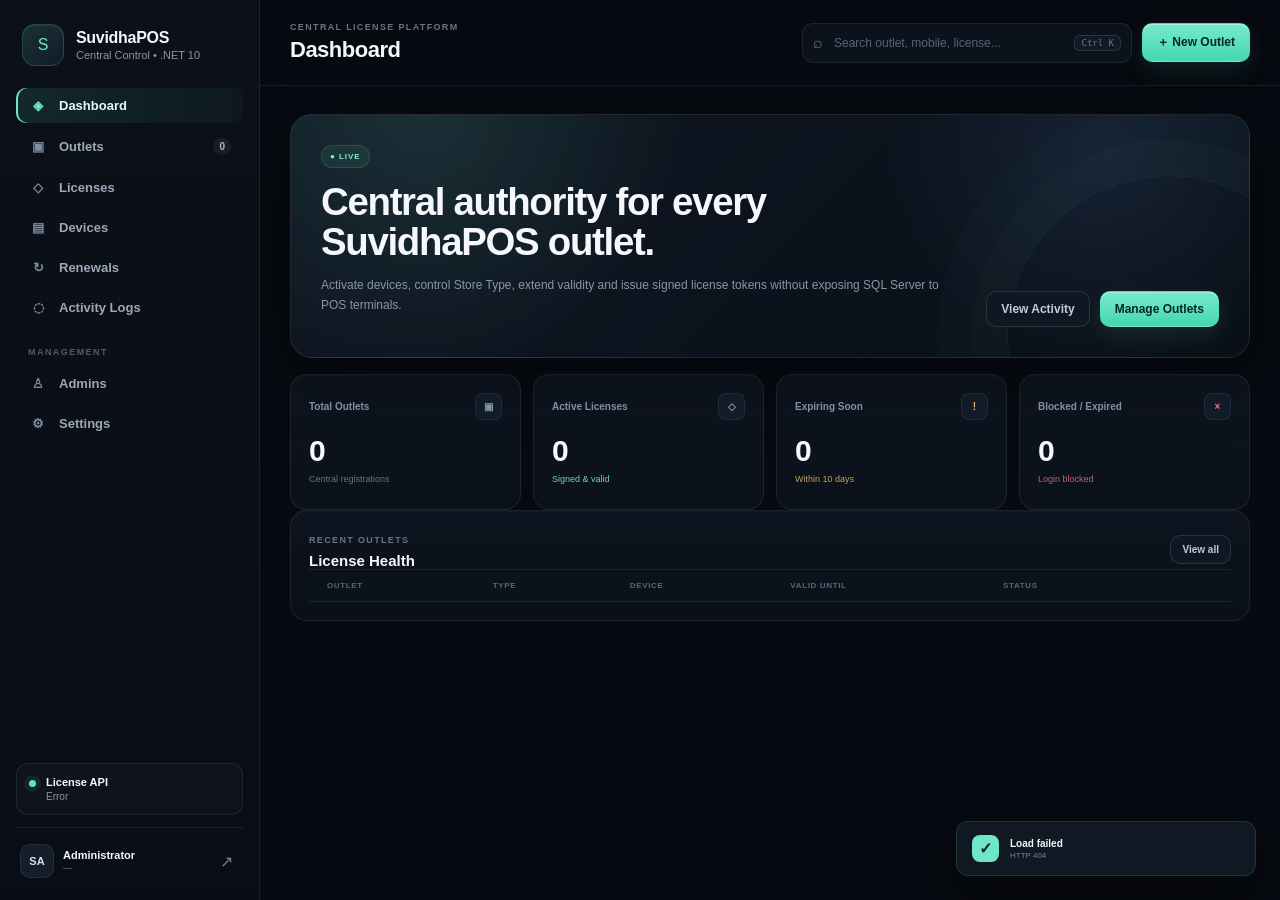
==== commit 205bf0f7: "Fix always-visible manual calendar runtime selectors" ====
--- a/src/SuvidhaPremium/wwwroot/index.html
+++ b/src/SuvidhaPremium/wwwroot/index.html
@@ -1,4 +1,4 @@
-<!doctype html><html lang="en"><head><meta charset="utf-8"><meta name="viewport" content="width=device-width,initial-scale=1"><meta name="theme-color" content="#090d14"><title>SuvidhaPremium</title><link rel="icon" href="assets/favicon.svg"><link rel="stylesheet" href="assets/css/styles.css?v=31"></head><body>
+<!doctype html><html lang="en"><head><meta charset="utf-8"><meta name="viewport" content="width=device-width,initial-scale=1"><meta name="theme-color" content="#090d14"><title>SuvidhaPremium</title><link rel="icon" href="assets/favicon.svg"><link rel="stylesheet" href="assets/css/styles.css?v=32"></head><body>
 <div class="app-shell"><aside class="sidebar" id="sidebar"><div class="brand"><div class="brand-mark">S</div><div><div class="brand-title">SuvidhaPOS</div><div class="brand-subtitle">Central Control • .NET 10</div></div></div><nav class="nav-menu">
 <button class="nav-item active" data-view="dashboard"><span class="nav-icon">◈</span><span>Dashboard</span></button><button class="nav-item" data-view="outlets"><span class="nav-icon">▣</span><span>Outlets</span><span class="nav-badge" id="outletBadge">0</span></button><button class="nav-item" data-view="licenses"><span class="nav-icon">◇</span><span>Licenses</span></button><button class="nav-item" data-view="devices"><span class="nav-icon">▤</span><span>Devices</span></button><button class="nav-item" data-view="renewals"><span class="nav-icon">↻</span><span>Renewals</span></button><button class="nav-item" data-view="activity"><span class="nav-icon">◌</span><span>Activity Logs</span></button></nav><div class="sidebar-section-label">MANAGEMENT</div><nav class="nav-menu compact"><button class="nav-item" data-view="admins"><span class="nav-icon">♙</span><span>Admins</span></button><button class="nav-item" data-view="settings"><span class="nav-icon">⚙</span><span>Settings</span></button></nav><div class="sidebar-card"><div class="pulse-dot"></div><div><strong>License API</strong><span id="apiStatus">Connected</span></div></div><div class="sidebar-footer"><div class="user-avatar" id="userAvatar">SA</div><div class="user-meta"><strong id="userName">Administrator</strong><span id="userEmail">—</span></div><button class="ghost-icon" title="Sign out" id="logoutBtn">↗</button></div></aside>
 <main class="main-area"><header class="topbar"><div class="topbar-left"><button class="mobile-menu" id="mobileMenu">☰</button><div><div class="eyebrow">CENTRAL LICENSE PLATFORM</div><h1 id="pageTitle">Dashboard</h1></div></div><div class="topbar-actions"><div class="search-box"><span>⌕</span><input id="globalSearch" placeholder="Search outlet, mobile, license..."><kbd>Ctrl K</kbd></div><button class="primary-btn" id="newOutletBtn"><span>＋</span> New Outlet</button></div></header>
@@ -16,4 +16,4 @@
 
 <div class="modal-backdrop" id="editOutletModal"><div class="modal"><div class="modal-header"><div><span class="panel-kicker">CENTRAL EDIT</span><h3>Edit Outlet</h3></div><button class="close-btn" id="closeEditModal">×</button></div><div class="modal-body"><input type="hidden" id="eOutletId"><div class="form-grid"><div class="form-group span-2"><label>Outlet Name</label><input id="eOutletName" class="input-control"></div><div class="form-group"><label>Owner Mobile</label><input id="eMobile" class="input-control"></div><div class="form-group"><label>GST Number</label><input id="eGst" class="input-control"></div><div class="form-group"><label>Store Type</label><select id="eStoreType" class="input-control"></select></div><div class="form-group span-2"><label>Address</label><textarea id="eAddress" class="input-control textarea"></textarea></div></div><div class="security-note"><span>✦</span><div><strong>Store Type is license-authoritative</strong><p>Changing Store Type increments license token version. POS receives the new value on the next successful CHECK LICENSE sync.</p></div></div></div><div class="modal-footer"><button class="secondary-btn" id="cancelEditModal">Cancel</button><button class="primary-btn" id="saveEditOutlet">Save Changes</button></div></div></div>
 <div class="modal-backdrop" id="adminModal"><div class="modal"><div class="modal-header"><div><span class="panel-kicker">ACCESS CONTROL</span><h3>Add Administrator</h3></div><button class="close-btn" id="closeAdminModal">×</button></div><div class="modal-body"><div class="form-grid"><div class="form-group span-2"><label>Full Name</label><input id="aName" class="input-control"></div><div class="form-group span-2"><label>Email</label><input id="aEmail" type="email" class="input-control"></div><div class="form-group"><label>Role</label><select id="aRole" class="input-control"><option>Admin</option><option>SuperAdmin</option><option>RenewalManager</option><option>Auditor</option></select></div><div class="form-group"><label>Temporary Password</label><input id="aPassword" type="password" minlength="10" class="input-control" placeholder="Minimum 10 characters"></div></div></div><div class="modal-footer"><button class="secondary-btn" id="cancelAdminModal">Cancel</button><button class="primary-btn" id="createAdminAction">Create Admin</button></div></div></div>
-<div class="toast" id="toast"><span class="toast-icon">✓</span><div><strong id="toastTitle">Success</strong><span id="toastMessage">Action completed.</span></div></div><script src="assets/js/app.js?v=31"></script></body></html>+<div class="toast" id="toast"><span class="toast-icon">✓</span><div><strong id="toastTitle">Success</strong><span id="toastMessage">Action completed.</span></div></div><script src="assets/js/app.js?v=32"></script></body></html>
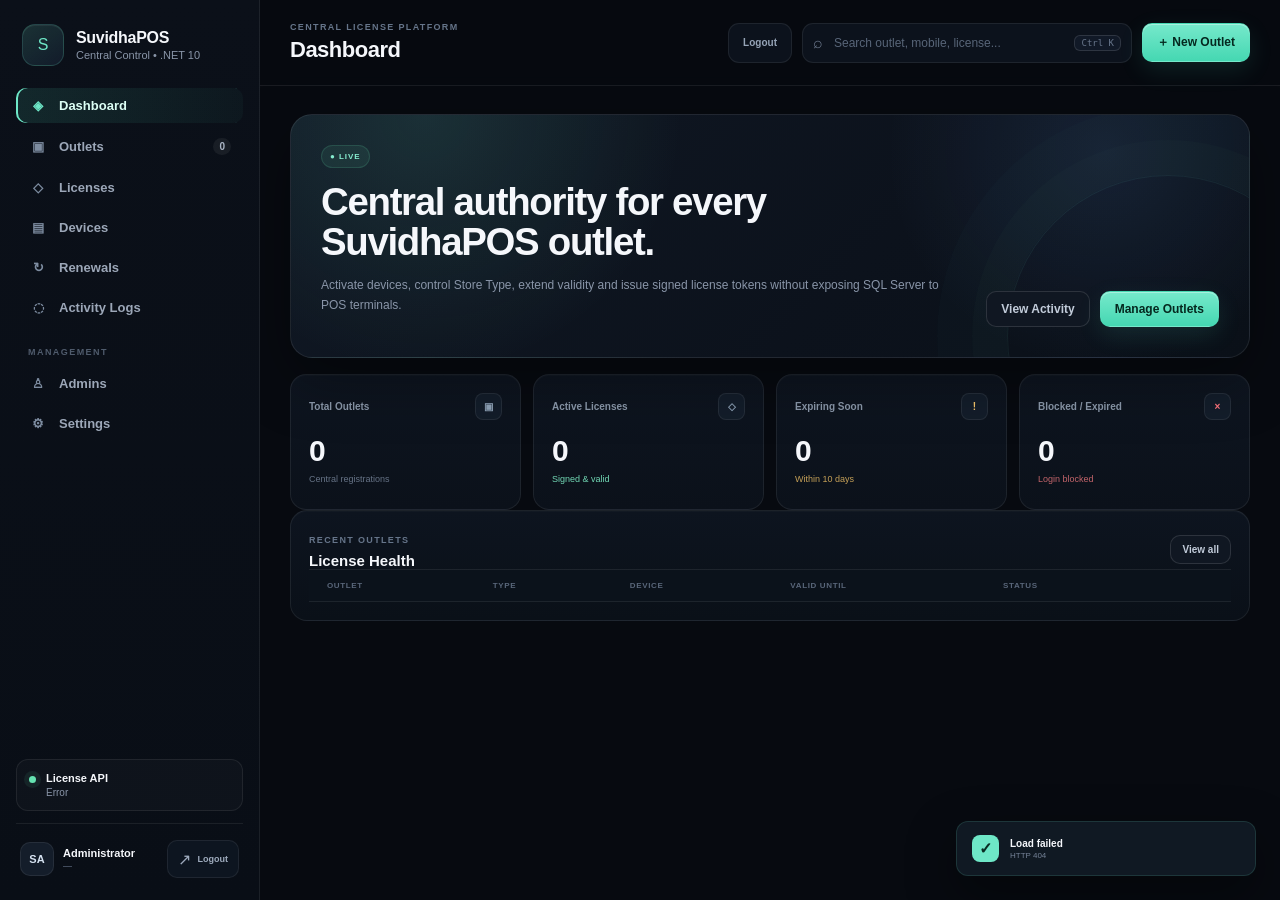
==== commit 1ed17da9: "Allow back-date validity and improve mobile auth UX" ====
--- a/src/SuvidhaPremium/wwwroot/index.html
+++ b/src/SuvidhaPremium/wwwroot/index.html
@@ -1,12 +1,12 @@
-<!doctype html><html lang="en"><head><meta charset="utf-8"><meta name="viewport" content="width=device-width,initial-scale=1"><meta name="theme-color" content="#090d14"><title>SuvidhaPremium</title><link rel="icon" href="assets/favicon.svg"><link rel="stylesheet" href="assets/css/styles.css?v=32"></head><body>
+<!doctype html><html lang="en"><head><meta charset="utf-8"><meta name="viewport" content="width=device-width,initial-scale=1"><meta name="theme-color" content="#090d14"><title>SuvidhaPremium</title><link rel="icon" href="assets/favicon.svg"><link rel="stylesheet" href="assets/css/styles.css?v=33"></head><body>
 <div class="app-shell"><aside class="sidebar" id="sidebar"><div class="brand"><div class="brand-mark">S</div><div><div class="brand-title">SuvidhaPOS</div><div class="brand-subtitle">Central Control • .NET 10</div></div></div><nav class="nav-menu">
-<button class="nav-item active" data-view="dashboard"><span class="nav-icon">◈</span><span>Dashboard</span></button><button class="nav-item" data-view="outlets"><span class="nav-icon">▣</span><span>Outlets</span><span class="nav-badge" id="outletBadge">0</span></button><button class="nav-item" data-view="licenses"><span class="nav-icon">◇</span><span>Licenses</span></button><button class="nav-item" data-view="devices"><span class="nav-icon">▤</span><span>Devices</span></button><button class="nav-item" data-view="renewals"><span class="nav-icon">↻</span><span>Renewals</span></button><button class="nav-item" data-view="activity"><span class="nav-icon">◌</span><span>Activity Logs</span></button></nav><div class="sidebar-section-label">MANAGEMENT</div><nav class="nav-menu compact"><button class="nav-item" data-view="admins"><span class="nav-icon">♙</span><span>Admins</span></button><button class="nav-item" data-view="settings"><span class="nav-icon">⚙</span><span>Settings</span></button></nav><div class="sidebar-card"><div class="pulse-dot"></div><div><strong>License API</strong><span id="apiStatus">Connected</span></div></div><div class="sidebar-footer"><div class="user-avatar" id="userAvatar">SA</div><div class="user-meta"><strong id="userName">Administrator</strong><span id="userEmail">—</span></div><button class="ghost-icon" title="Sign out" id="logoutBtn">↗</button></div></aside>
-<main class="main-area"><header class="topbar"><div class="topbar-left"><button class="mobile-menu" id="mobileMenu">☰</button><div><div class="eyebrow">CENTRAL LICENSE PLATFORM</div><h1 id="pageTitle">Dashboard</h1></div></div><div class="topbar-actions"><div class="search-box"><span>⌕</span><input id="globalSearch" placeholder="Search outlet, mobile, license..."><kbd>Ctrl K</kbd></div><button class="primary-btn" id="newOutletBtn"><span>＋</span> New Outlet</button></div></header>
+<button class="nav-item active" data-view="dashboard"><span class="nav-icon">◈</span><span>Dashboard</span></button><button class="nav-item" data-view="outlets"><span class="nav-icon">▣</span><span>Outlets</span><span class="nav-badge" id="outletBadge">0</span></button><button class="nav-item" data-view="licenses"><span class="nav-icon">◇</span><span>Licenses</span></button><button class="nav-item" data-view="devices"><span class="nav-icon">▤</span><span>Devices</span></button><button class="nav-item" data-view="renewals"><span class="nav-icon">↻</span><span>Renewals</span></button><button class="nav-item" data-view="activity"><span class="nav-icon">◌</span><span>Activity Logs</span></button></nav><div class="sidebar-section-label">MANAGEMENT</div><nav class="nav-menu compact"><button class="nav-item" data-view="admins"><span class="nav-icon">♙</span><span>Admins</span></button><button class="nav-item" data-view="settings"><span class="nav-icon">⚙</span><span>Settings</span></button></nav><div class="sidebar-card"><div class="pulse-dot"></div><div><strong>License API</strong><span id="apiStatus">Connected</span></div></div><div class="sidebar-footer"><div class="user-avatar" id="userAvatar">SA</div><div class="user-meta"><strong id="userName">Administrator</strong><span id="userEmail">—</span></div><button class="logout-btn" title="Sign out" id="logoutBtn" type="button"><span>↗</span><strong>Logout</strong></button></div></aside>
+<main class="main-area"><header class="topbar"><div class="topbar-left"><button class="mobile-menu" id="mobileMenu">☰</button><div><div class="eyebrow">CENTRAL LICENSE PLATFORM</div><h1 id="pageTitle">Dashboard</h1></div></div><div class="topbar-actions"><button class="top-logout-btn" id="topLogoutBtn" type="button">Logout</button><div class="search-box"><span>⌕</span><input id="globalSearch" placeholder="Search outlet, mobile, license..."><kbd>Ctrl K</kbd></div><button class="primary-btn" id="newOutletBtn"><span>＋</span> New Outlet</button></div></header>
 <section class="content-view active" id="view-dashboard"><div class="hero-strip"><div><span class="status-chip success">● LIVE</span><h2>Central authority for every SuvidhaPOS outlet.</h2><p>Activate devices, control Store Type, extend validity and issue signed license tokens without exposing SQL Server to POS terminals.</p></div><div class="hero-actions"><button class="secondary-btn" data-view-jump="activity">View Activity</button><button class="primary-btn" data-view-jump="outlets">Manage Outlets</button></div></div><div class="metrics-grid"><article class="metric-card"><div class="metric-head"><span>Total Outlets</span><span class="metric-icon">▣</span></div><div class="metric-value" id="mTotal">0</div><div class="metric-foot"><span>Central registrations</span></div></article><article class="metric-card"><div class="metric-head"><span>Active Licenses</span><span class="metric-icon">◇</span></div><div class="metric-value" id="mActive">0</div><div class="metric-foot positive">Signed & valid</div></article><article class="metric-card"><div class="metric-head"><span>Expiring Soon</span><span class="metric-icon warning">!</span></div><div class="metric-value" id="mSoon">0</div><div class="metric-foot warning-text">Within 10 days</div></article><article class="metric-card"><div class="metric-head"><span>Blocked / Expired</span><span class="metric-icon danger">×</span></div><div class="metric-value" id="mBad">0</div><div class="metric-foot danger-text">Login blocked</div></article></div><section class="panel"><div class="panel-header"><div><span class="panel-kicker">RECENT OUTLETS</span><h3>License Health</h3></div><button class="secondary-btn small" data-view-jump="outlets">View all</button></div><div class="table-wrap"><table><thead><tr><th>Outlet</th><th>Type</th><th>Device</th><th>Valid Until</th><th>Status</th><th></th></tr></thead><tbody id="dashboardTable"></tbody></table></div></section></section>
 <section class="content-view" id="view-outlets"><div class="section-toolbar"><div><span class="status-chip neutral">CENTRAL DIRECTORY</span><h2>Outlets</h2><p>Create, edit, block and reset activation from one place.</p></div><button class="primary-btn" id="newOutletBtn2">＋ New Outlet</button></div><section class="panel"><div class="table-toolbar"><input id="outletSearch" class="input-control table-search" placeholder="Search outlets..."><select id="statusFilter" class="select-control"><option value="all">All status</option><option>Active</option><option>Expiring</option><option>Grace</option><option>Expired</option><option>Blocked</option></select></div><div class="table-wrap"><table><thead><tr><th>Outlet</th><th>Contact</th><th>Store Type</th><th>License</th><th>Valid Until</th><th>Status</th><th>Actions</th></tr></thead><tbody id="outletTable"></tbody></table></div></section></section>
 <section class="content-view" id="view-licenses"><div class="section-toolbar"><div><span class="status-chip neutral">SIGNED AUTHORITY</span><h2>Licenses</h2><p>Validity and Store Type shown here are central-authoritative values.</p></div></div><section class="panel"><div class="table-wrap"><table><thead><tr><th>License</th><th>Outlet</th><th>Type</th><th>Version</th><th>Valid Until</th><th>Status</th></tr></thead><tbody id="licenseTable"></tbody></table></div></section></section>
 <section class="content-view" id="view-devices"><div class="section-toolbar"><div><span class="status-chip neutral">DEVICE BINDING</span><h2>Devices</h2><p>One active device binding per outlet. Block or unbind centrally.</p></div></div><div class="device-grid" id="deviceGrid"></div></section>
-<section class="content-view" id="view-renewals"><div class="section-toolbar"><div><span class="status-chip neutral">RENEWAL CENTER</span><h2>Extend Validity</h2><p>Renewal increments token version and becomes effective on next license sync.</p></div></div><div class="renew-layout"><section class="panel renew-form"><div class="form-group"><label>Outlet</label><select id="renewOutlet" class="input-control"></select></div><div class="period-picker"><button class="period-btn active" data-days="30">30 days</button><button class="period-btn" data-days="90">90 days</button><button class="period-btn" data-days="180">180 days</button><button class="period-btn" data-days="365">1 year</button><button class="period-btn" data-days="manual">📅 Manual Date</button></div><div class="form-group" id="manualValidityWrap" style="margin-top:16px"><label>Manual Valid Until Date (Calendar)</label><input id="manualValidityDate" type="date" class="input-control"><small style="display:block;margin-top:7px;color:#8292a6">Calendar is always available. Selecting a date automatically uses Manual Date mode and overrides the preset days.</small></div><button class="primary-btn full-width large-btn" id="renewNowBtn">Renew License</button></section><section class="panel preview-panel"><span class="panel-kicker">RENEWAL PREVIEW</span><div class="token-card"><div class="token-top"><div class="brand-mark tiny">◇</div><span>SUVIDHAPOS LICENSE</span></div><div class="token-row"><span>Outlet</span><strong id="previewOutlet">—</strong></div><div class="token-row"><span>Validity</span><strong id="previewValidity">+ 30 days</strong></div><div class="token-row"><span>Signature</span><strong class="signature">RSA • PS256</strong></div><div class="token-hash">Private key stays on IIS server</div></div></section></div></section>
+<section class="content-view" id="view-renewals"><div class="section-toolbar"><div><span class="status-chip neutral">RENEWAL CENTER</span><h2>Extend Validity</h2><p>Renewal increments token version and becomes effective on next license sync.</p></div></div><div class="renew-layout"><section class="panel renew-form"><div class="form-group"><label>Outlet</label><select id="renewOutlet" class="input-control"></select></div><div class="period-picker"><button class="period-btn active" data-days="30">30 days</button><button class="period-btn" data-days="90">90 days</button><button class="period-btn" data-days="180">180 days</button><button class="period-btn" data-days="365">1 year</button><button class="period-btn" data-days="manual">📅 Manual Date</button></div><div class="form-group manual-date-card" id="manualValidityWrap"><label for="manualValidityDate">Manual Valid Until Date</label><div class="date-touch-field" id="manualDateTouchField"><span class="date-touch-icon">📅</span><input id="manualValidityDate" type="date" class="input-control premium-date-input" aria-label="Manual validity date"><span class="date-touch-hint">Tap anywhere to open calendar</span></div><small class="manual-date-note">Any date from year 2000–2100 is allowed, including a date before the current expiry or a past date. A past date may immediately expire the license.</small></div><button class="primary-btn full-width large-btn" id="renewNowBtn">Renew License</button></section><section class="panel preview-panel"><span class="panel-kicker">RENEWAL PREVIEW</span><div class="token-card"><div class="token-top"><div class="brand-mark tiny">◇</div><span>SUVIDHAPOS LICENSE</span></div><div class="token-row"><span>Outlet</span><strong id="previewOutlet">—</strong></div><div class="token-row"><span>Validity</span><strong id="previewValidity">+ 30 days</strong></div><div class="token-row"><span>Signature</span><strong class="signature">RSA • PS256</strong></div><div class="token-hash">Private key stays on IIS server</div></div></section></div></section>
 <section class="content-view" id="view-activity"><div class="section-toolbar"><div><span class="status-chip neutral">AUDIT TRAIL</span><h2>Activity Logs</h2><p>Security-sensitive actions with actor and timestamp.</p></div></div><section class="panel"><div class="timeline" id="activityTimeline"></div></section></section>
 <section class="content-view" id="view-admins"><div class="section-toolbar"><div><span class="status-chip neutral">ACCESS CONTROL</span><h2>Administrators</h2><p>Authorized central portal users.</p></div><button class="primary-btn" id="addAdminBtn">＋ Add Admin</button></div><div class="admin-grid" id="adminGrid"></div></section>
 <section class="content-view" id="view-settings"><div class="section-toolbar"><div><span class="status-chip neutral">PLATFORM</span><h2>Security Settings</h2><p>Server-controlled license architecture.</p></div></div><div class="settings-grid"><section class="panel setting-card"><div><span class="panel-kicker">DIGITAL SIGNING</span><h3>RSA-3072 / PS256</h3><p>Private key remains in IIS App_Data. POS gets only public key.</p></div><span class="status-pill active">Enabled</span></section><section class="panel setting-card"><div><span class="panel-kicker">OFFLINE MODE</span><h3>Signed Expiry</h3><p>POS may remain offline until the exact signed expiry date.</p></div><span class="status-pill active">Token based</span></section><section class="panel setting-card"><div><span class="panel-kicker">NETWORK</span><h3>HTTPS API</h3><p>POS → HTTPS IIS API → SQL Server. No direct internet SQL access.</p></div><span class="status-pill active">Required</span></section></div></section>
@@ -16,4 +16,4 @@
 
 <div class="modal-backdrop" id="editOutletModal"><div class="modal"><div class="modal-header"><div><span class="panel-kicker">CENTRAL EDIT</span><h3>Edit Outlet</h3></div><button class="close-btn" id="closeEditModal">×</button></div><div class="modal-body"><input type="hidden" id="eOutletId"><div class="form-grid"><div class="form-group span-2"><label>Outlet Name</label><input id="eOutletName" class="input-control"></div><div class="form-group"><label>Owner Mobile</label><input id="eMobile" class="input-control"></div><div class="form-group"><label>GST Number</label><input id="eGst" class="input-control"></div><div class="form-group"><label>Store Type</label><select id="eStoreType" class="input-control"></select></div><div class="form-group span-2"><label>Address</label><textarea id="eAddress" class="input-control textarea"></textarea></div></div><div class="security-note"><span>✦</span><div><strong>Store Type is license-authoritative</strong><p>Changing Store Type increments license token version. POS receives the new value on the next successful CHECK LICENSE sync.</p></div></div></div><div class="modal-footer"><button class="secondary-btn" id="cancelEditModal">Cancel</button><button class="primary-btn" id="saveEditOutlet">Save Changes</button></div></div></div>
 <div class="modal-backdrop" id="adminModal"><div class="modal"><div class="modal-header"><div><span class="panel-kicker">ACCESS CONTROL</span><h3>Add Administrator</h3></div><button class="close-btn" id="closeAdminModal">×</button></div><div class="modal-body"><div class="form-grid"><div class="form-group span-2"><label>Full Name</label><input id="aName" class="input-control"></div><div class="form-group span-2"><label>Email</label><input id="aEmail" type="email" class="input-control"></div><div class="form-group"><label>Role</label><select id="aRole" class="input-control"><option>Admin</option><option>SuperAdmin</option><option>RenewalManager</option><option>Auditor</option></select></div><div class="form-group"><label>Temporary Password</label><input id="aPassword" type="password" minlength="10" class="input-control" placeholder="Minimum 10 characters"></div></div></div><div class="modal-footer"><button class="secondary-btn" id="cancelAdminModal">Cancel</button><button class="primary-btn" id="createAdminAction">Create Admin</button></div></div></div>
-<div class="toast" id="toast"><span class="toast-icon">✓</span><div><strong id="toastTitle">Success</strong><span id="toastMessage">Action completed.</span></div></div><script src="assets/js/app.js?v=32"></script></body></html>+<div class="toast" id="toast"><span class="toast-icon">✓</span><div><strong id="toastTitle">Success</strong><span id="toastMessage">Action completed.</span></div></div><script src="assets/js/app.js?v=33"></script></body></html>
--- a/src/SuvidhaPremium/wwwroot/assets/css/styles.css
+++ b/src/SuvidhaPremium/wwwroot/assets/css/styles.css
@@ -289,3 +289,63 @@
 html,body,button,input,select,textarea{font-family:Inter,Segoe UI,Arial,sans-serif}
 #codeModal .signature{font-size:1.05rem;letter-spacing:.08em}
 .login-foot{min-height:20px}
+
+
+/* v33 premium calendar, touch and mobile hardening */
+html,body{max-width:100%;overflow-x:hidden}
+.logout-btn{display:flex;align-items:center;justify-content:center;gap:7px;min-height:38px;padding:0 10px;border:1px solid var(--border);border-radius:10px;background:#0d1520;color:#9eabbd;cursor:pointer;white-space:nowrap}
+.logout-btn strong{font-size:9px;font-weight:800}
+.logout-btn:hover,.top-logout-btn:hover{border-color:rgba(239,107,115,.35);color:#ffd1d4;background:rgba(239,107,115,.07)}
+.top-logout-btn{min-height:40px;padding:0 14px;border:1px solid var(--border);border-radius:11px;background:#0c121c;color:#96a4b7;font-size:10px;font-weight:800;cursor:pointer}
+.manual-date-card{margin-top:18px;padding:16px;border:1px solid rgba(110,231,199,.15);border-radius:16px;background:linear-gradient(180deg,rgba(110,231,199,.045),rgba(11,17,26,.88))}
+.manual-date-card>label{font-size:10px;color:#a6b7c8;margin-bottom:10px}
+.date-touch-field{position:relative;display:flex;align-items:center;min-height:58px;border:1px solid rgba(110,231,199,.28);border-radius:14px;background:linear-gradient(180deg,#111c28,#0d1621);box-shadow:inset 0 1px 0 rgba(255,255,255,.025);cursor:pointer;touch-action:manipulation;transition:.18s ease}
+.date-touch-field:hover,.date-touch-field:focus-within{border-color:rgba(110,231,199,.62);box-shadow:0 0 0 3px rgba(110,231,199,.07)}
+.date-touch-icon{position:absolute;left:15px;z-index:2;font-size:18px;pointer-events:none}
+.premium-date-input{width:100%!important;min-height:56px!important;padding:0 168px 0 48px!important;border:0!important;background:transparent!important;font-size:14px!important;font-weight:750;color:#d9e6ed!important;cursor:pointer}
+.premium-date-input::-webkit-calendar-picker-indicator{position:absolute;inset:0;width:100%;height:100%;opacity:0;cursor:pointer}
+.date-touch-hint{position:absolute;right:14px;color:#6f8296;font-size:9px;font-weight:700;pointer-events:none}
+.manual-date-note{display:block;margin-top:9px;color:#74879b;font-size:9px;line-height:1.55}
+.period-picker{display:flex;flex-wrap:wrap;gap:8px;margin-top:4px}
+.period-picker .period-btn{min-height:44px;min-width:88px;padding:10px 13px;font-size:10px}
+.remember-control{min-height:40px;cursor:pointer}
+.remember-control input{width:18px;height:18px;accent-color:#6ee7c7;cursor:pointer}
+.remember-control span{font-size:9px}
+button,input,select,textarea{touch-action:manipulation}
+
+@media (max-width:820px){
+  .sidebar{width:min(86vw,320px)}
+  .sidebar-footer{gap:8px}
+  .logout-btn{min-height:44px}
+  .topbar{align-items:flex-start;gap:10px;flex-wrap:wrap}
+  .topbar-actions{gap:8px;flex-wrap:wrap;justify-content:flex-end}
+  .top-logout-btn{display:inline-flex;min-height:44px}
+  .content-view{padding:16px 12px 30px}
+  .panel{border-radius:15px}
+  .renew-layout{gap:12px}
+  .renew-form,.preview-panel{padding:16px!important}
+  .period-picker{display:grid;grid-template-columns:repeat(2,minmax(0,1fr));width:100%}
+  .period-picker .period-btn{width:100%;min-height:48px;font-size:11px}
+  .date-touch-field{min-height:62px}
+  .premium-date-input{min-height:60px!important;font-size:16px!important;padding-right:48px!important}
+  .date-touch-hint{display:none}
+  .manual-date-card{padding:14px}
+  .primary-btn.large-btn{min-height:52px;font-size:12px}
+  .modal-backdrop{padding:8px}
+  .modal{border-radius:16px;max-height:96vh}
+  .toast{left:12px;right:12px;bottom:12px;min-width:0;max-width:none}
+}
+@media (max-width:620px){
+  .topbar .topbar-actions{width:100%;justify-content:space-between}
+  .topbar .primary-btn,.top-logout-btn{flex:1}
+  .section-toolbar h2{font-size:22px}
+  .period-picker{grid-template-columns:1fr 1fr}
+  .token-row{gap:12px}
+  .token-row strong{text-align:right}
+  .login-card-wrap{padding:12px}
+  .login-card{padding:22px 16px;border-radius:18px}
+  .remember-row{font-size:9px;gap:10px}
+}
+@media (pointer:coarse){
+  .nav-item,.row-btn,.secondary-btn,.primary-btn,.period-btn,.logout-btn,.top-logout-btn{min-height:44px}
+}
